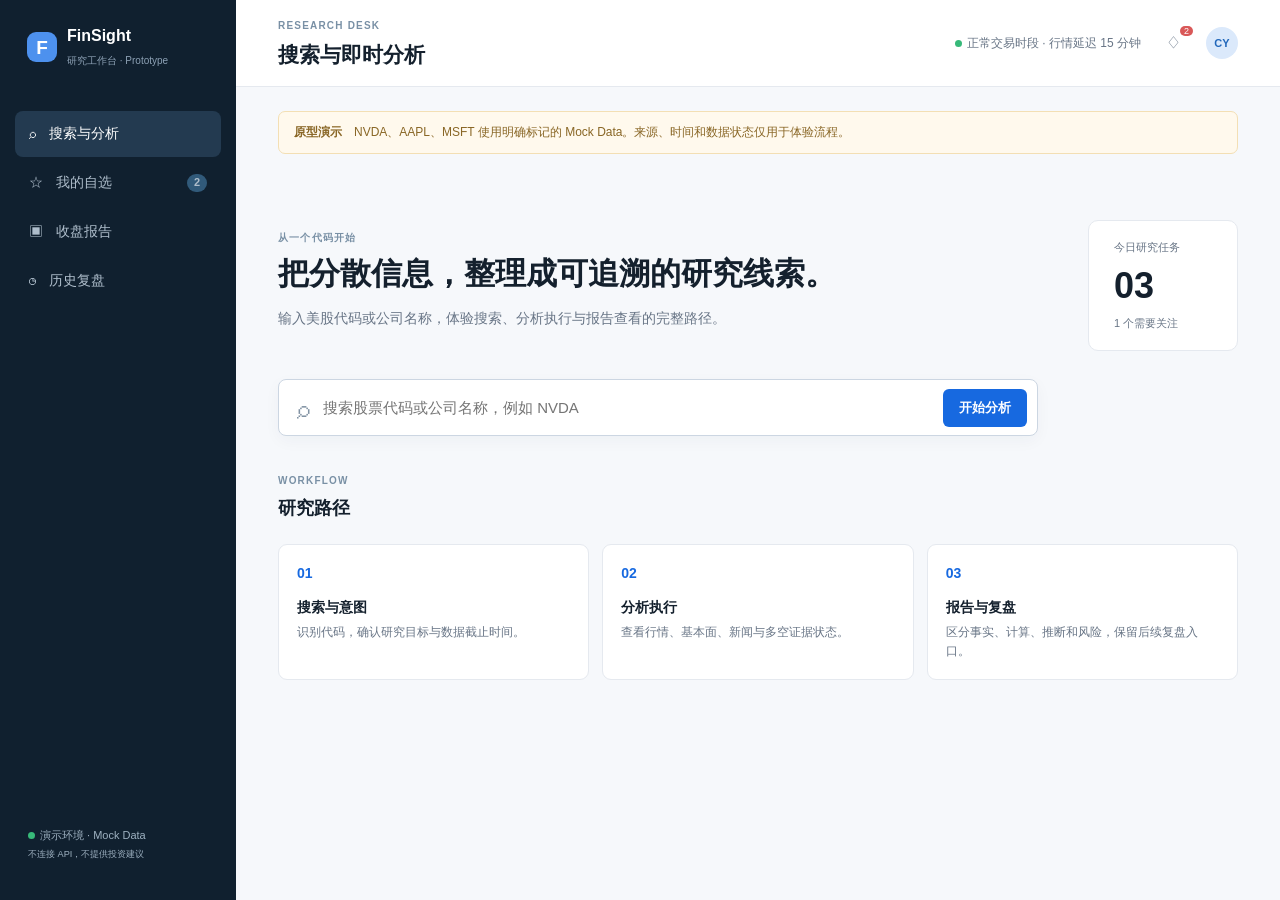
==== prototype/index.html @ 03705280 "feat: add interactive FinSight product prototype" ====
<!doctype html>
<html lang="zh-CN">
<head>
  <meta charset="utf-8"><meta name="viewport" content="width=device-width,initial-scale=1">
  <title>FinSight · 研究工作台（原型）</title>
  <link rel="stylesheet" href="styles.css">
</head>
<body>
  <div class="app-shell">
    <aside class="sidebar">
      <div class="brand"><span class="brand-mark">F</span><div><strong>FinSight</strong><small>研究工作台 · Prototype</small></div></div>
      <nav aria-label="主导航">
        <button class="nav-item active" data-view="search">⌕ <span>搜索与分析</span></button>
        <button class="nav-item" data-view="watchlist">☆ <span>我的自选</span><b id="watchCount">2</b></button>
        <button class="nav-item" data-view="close">▣ <span>收盘报告</span></button>
        <button class="nav-item" data-view="history">◷ <span>历史复盘</span></button>
      </nav>
      <div class="sidebar-foot"><span class="dot green"></span>演示环境 · Mock Data<br><small>不连接 API，不提供投资建议</small></div>
    </aside>
    <main class="main">
      <header class="topbar"><div><span class="eyebrow">RESEARCH DESK</span><h1 id="pageTitle">搜索与即时分析</h1></div><div class="top-actions"><span class="market-status"><i class="dot green"></i>正常交易时段 · 行情延迟 15 分钟</span><button class="icon-btn" title="系统消息演示">♢<em>2</em></button><button class="avatar">CY</button></div></header>
      <div class="notice"><strong>原型演示</strong>　NVDA、AAPL、MSFT 使用明确标记的 Mock Data。来源、时间和数据状态仅用于体验流程。</div>

      <section class="view active" id="view-search">
        <div class="hero"><div><p class="kicker">从一个代码开始</p><h2>把分散信息，整理成可追溯的研究线索。</h2><p class="muted">输入美股代码或公司名称，体验搜索、分析执行与报告查看的完整路径。</p></div><div class="hero-stat"><span>今日研究任务</span><strong>03</strong><small>1 个需要关注</small></div></div>
        <form id="searchForm" class="search-box"><span>⌕</span><input id="tickerInput" placeholder="搜索股票代码或公司名称，例如 NVDA" autocomplete="off"><button>开始分析</button></form>
        <div id="searchResults" class="search-results"></div>
        <div class="section-head"><div><span class="kicker">WORKFLOW</span><h3>研究路径</h3></div></div>
        <div class="workflow"><article><span class="step">01</span><h4>搜索与意图</h4><p>识别代码，确认研究目标与数据截止时间。</p></article><article><span class="step">02</span><h4>分析执行</h4><p>查看行情、基本面、新闻与多空证据状态。</p></article><article><span class="step">03</span><h4>报告与复盘</h4><p>区分事实、计算、推断和风险，保留后续复盘入口。</p></article></div>
      </section>

      <section class="view" id="view-analysis"><div class="section-head"><div><span class="kicker">ANALYSIS RUN</span><h2 id="analysisTitle">正在准备分析</h2></div><span class="pill orange" id="analysisState">加载中</span></div><div id="analysisBody"></div></section>
      <section class="view" id="view-report"><div class="section-head"><div><span class="kicker">EVIDENCE LED REPORT</span><h2 id="reportTitle">单股研究报告</h2></div><button class="button ghost" data-view="search">← 返回搜索</button></div><div id="reportBody"></div></section>
      <section class="view" id="view-watchlist"><div class="section-head"><div><span class="kicker">WATCHLIST</span><h2>我的自选股</h2><p class="muted">关注方向和阈值为演示配置，数据状态持续可见。</p></div><button class="button" id="addWatch">＋ 添加自选</button></div><div id="watchBody" class="watch-grid"></div></section>
      <section class="view" id="view-close"><div class="section-head"><div><span class="kicker">DAILY CLOSE</span><h2>收盘报告</h2><p class="muted">2026-09-20 · 美东收盘后生成（演示）</p></div><span class="pill blue">部分完成</span></div><div class="close-card"><div class="close-summary"><span class="label">今日关注标的</span><strong>2 <small>/ 3</small></strong><p>1 个数据源延迟，报告保留降级提示。</p></div><div class="close-list"><div><b>NVDA</b><span class="up">+2.41%</span><span>证据充分 · 可查看</span><button class="text-btn" data-report="NVDA">查看报告 →</button></div><div><b>AAPL</b><span class="down">−0.68%</span><span>部分完成 · 新闻延迟</span><button class="text-btn" data-report="AAPL">查看报告 →</button></div><div class="disabled-row"><b>MSFT</b><span>任务失败 · 等待重试</span><button class="text-btn" data-view="search">重新分析 →</button></div></div></div><div class="delivery"><span>♢</span><div><b>系统消息与邮件</b><p>仅演示发送状态，不会实际发送。系统内消息：已生成 · 邮件：未启用</p></div><span class="pill gray">演示状态</span></div></section>
      <section class="view" id="view-history"><div class="section-head"><div><span class="kicker">POINT-IN-TIME REVIEW</span><h2>历史复盘</h2><p class="muted">保存当时的证据快照，避免用未来信息覆盖原判断。</p></div><span class="pill gray">待实现</span></div><div class="empty-state"><div class="empty-icon">◷</div><h3>5 / 20 个交易日复盘待实现</h3><p>原型保留入口和状态说明。复盘起点、基准、复权口径仍待确认，当前不展示虚构结果。</p><button class="button ghost" data-view="watchlist">回到自选股</button></div></section>
    </main>
  </div>
  <div id="toast" class="toast" role="status"></div><div id="modal" class="modal" aria-hidden="true"><div class="modal-card"><button class="modal-close" id="modalClose">×</button><span class="kicker">SOURCE CARD</span><h3 id="modalTitle"></h3><p id="modalText"></p><div class="source-meta" id="modalMeta"></div></div></div>
  <script src="app.js"></script>
</body></html>
---- prototype/styles.css ----
:root{--ink:#14202d;--muted:#687586;--line:#e5e9ef;--bg:#f6f8fb;--card:#fff;--blue:#1769e0;--blue-soft:#eaf2ff;--green:#1d9b68;--orange:#d97b19;--red:#ca4a4a}*{box-sizing:border-box}body{margin:0;background:var(--bg);color:var(--ink);font:14px/1.55 -apple-system,BlinkMacSystemFont,"Segoe UI","PingFang SC",sans-serif}.app-shell{display:flex;min-height:100vh}.sidebar{width:236px;background:#10202f;color:#dce5ee;padding:24px 15px;display:flex;flex-direction:column}.brand{display:flex;align-items:center;gap:10px;padding:0 12px 38px}.brand-mark{background:#4d91ee;color:#fff;width:30px;height:30px;border-radius:9px;display:grid;place-items:center;font-weight:800;font-size:19px}.brand strong{display:block;font-size:16px;color:#fff}.brand small{font-size:10px;color:#8da1b5}.nav-item{display:flex;align-items:center;gap:13px;width:100%;border:0;background:transparent;color:#aebdcb;text-align:left;padding:12px 14px;border-radius:8px;margin:3px 0;cursor:pointer;font:inherit}.nav-item:hover,.nav-item.active{background:#233a50;color:#fff}.nav-item b{margin-left:auto;background:#315a7a;border-radius:10px;padding:0 7px;font-size:11px}.sidebar-foot{margin-top:auto;color:#9db0c0;font-size:11px;line-height:1.7;padding:13px}.main{flex:1;min-width:0}.topbar{height:87px;background:#fff;border-bottom:1px solid var(--line);display:flex;align-items:center;justify-content:space-between;padding:0 42px}.eyebrow,.kicker{font-size:10px;letter-spacing:.12em;color:#7990a5;font-weight:700}.topbar h1{font-size:21px;margin:3px 0 0}.top-actions{display:flex;align-items:center;gap:20px}.market-status{font-size:12px;color:var(--muted)}.dot{width:7px;height:7px;border-radius:50%;display:inline-block;margin-right:5px}.green{background:#37b979}.icon-btn,.avatar{border:0;background:transparent;color:#647385;cursor:pointer;position:relative}.icon-btn em{position:absolute;background:#d95858;color:#fff;font-size:9px;border-radius:8px;padding:0 4px;top:-7px;right:-7px;font-style:normal}.avatar{background:#dbe9fb;color:#2167ba;width:32px;height:32px;border-radius:50%;font-size:11px;font-weight:700}.notice{margin:24px 42px 0;padding:11px 15px;background:#fff9ed;border:1px solid #f3dfb4;color:#896625;border-radius:7px;font-size:12px}.view{display:none;padding:28px 42px 60px;max-width:1220px}.view.active{display:block}.hero{display:flex;justify-content:space-between;padding:38px 0 28px}.hero h2{font-size:31px;line-height:1.25;max-width:600px;margin:9px 0}.muted{color:var(--muted)}.hero-stat{background:#fff;border:1px solid var(--line);border-radius:10px;padding:18px 25px;width:150px}.hero-stat span,.hero-stat small{display:block;color:var(--muted);font-size:11px}.hero-stat strong{font-size:36px;display:block;margin:2px 0}.search-box{height:57px;background:#fff;border:1px solid #ccd6e2;border-radius:8px;display:flex;align-items:center;padding:0 10px 0 18px;max-width:760px;box-shadow:0 5px 16px #122b4b0a}.search-box span{font-size:25px;color:#8192a3}.search-box input{flex:1;border:0;outline:0;font-size:15px;padding:0 13px}.search-box button,.button{background:var(--blue);color:#fff;border:0;border-radius:6px;padding:10px 16px;font-weight:600;cursor:pointer}.search-results{max-width:760px}.result-card,.analysis-card,.report-card,.watch-card,.close-card,.delivery{background:var(--card);border:1px solid var(--line);border-radius:9px}.result-card{margin-top:10px;padding:15px 18px;display:flex;justify-content:space-between;align-items:center}.result-card strong{font-size:16px}.result-card small{color:var(--muted);margin-left:8px}.result-card p{margin:4px 0 0;color:var(--muted);font-size:12px}.section-head{display:flex;align-items:center;justify-content:space-between;margin:33px 0 17px}.section-head h2,.section-head h3{margin:4px 0;font-size:24px}.section-head h3{font-size:18px}.workflow{display:grid;grid-template-columns:repeat(3,1fr);gap:13px}.workflow article{background:#fff;border:1px solid var(--line);padding:18px;border-radius:9px}.step{color:var(--blue);font-weight:700}.workflow h4{margin:12px 0 5px}.workflow p{color:var(--muted);margin:0;font-size:12px}.pill{border-radius:20px;padding:5px 11px;font-size:11px;font-weight:600}.orange{background:#fff2df;color:var(--orange)}.blue{background:var(--blue-soft);color:var(--blue)}.gray{background:#eef1f4;color:#6b7785}.analysis-card{padding:24px}.progress{height:7px;background:#e8edf3;border-radius:5px;margin:18px 0}.progress i{display:block;width:62%;height:100%;background:var(--blue);border-radius:5px}.agent-list{display:grid;grid-template-columns:repeat(4,1fr);gap:10px;margin-top:23px}.agent{border:1px solid var(--line);padding:14px;border-radius:7px}.agent b{display:block;font-size:12px}.agent span{font-size:11px;color:var(--muted)}.report-grid{display:grid;grid-template-columns:1.5fr 1fr;gap:14px}.report-card{padding:21px}.report-card h3{margin:0 0 16px}.metric-row{display:flex;align-items:end;gap:14px}.metric{font-size:35px;font-weight:700}.up{color:var(--green)}.down{color:var(--red)}.tag{font-size:10px;border-radius:3px;padding:2px 6px;background:#edf1f4;color:#6b7785}.evidence{border-top:1px solid var(--line);padding:13px 0;display:flex;justify-content:space-between;gap:10px}.evidence p{margin:4px 0 0;font-size:12px;color:var(--muted)}.evidence button,.text-btn{background:transparent;border:0;color:var(--blue);cursor:pointer;font:inherit;font-size:12px;white-space:nowrap}.watch-grid{display:grid;grid-template-columns:repeat(3,1fr);gap:14px}.watch-card{padding:18px}.watch-card header{display:flex;justify-content:space-between}.watch-card h3{margin:0;font-size:18px}.watch-card p{color:var(--muted);font-size:12px}.watch-card .price{font-size:26px;font-weight:700}.watch-actions{border-top:1px solid var(--line);padding-top:12px;display:flex;justify-content:space-between}.close-card{display:grid;grid-template-columns:240px 1fr;padding:22px}.close-summary{padding:10px 25px;border-right:1px solid var(--line)}.close-summary strong{font-size:43px;display:block}.close-summary small{font-size:16px;color:var(--muted)}.close-list{padding-left:25px}.close-list>div{display:grid;grid-template-columns:70px 90px 1fr 90px;gap:10px;align-items:center;padding:14px 0;border-bottom:1px solid var(--line);font-size:12px}.close-list>div:last-child{border:0}.close-list span:not(.up):not(.down){color:var(--muted)}.disabled-row{opacity:.55}.delivery{display:flex;align-items:center;gap:15px;padding:15px 20px;margin-top:14px}.delivery>span:first-child{font-size:23px;color:var(--blue)}.delivery p{margin:3px 0 0;color:var(--muted);font-size:12px}.delivery .pill{margin-left:auto}.empty-state{text-align:center;background:#fff;border:1px dashed #cbd5df;padding:70px 20px;border-radius:9px}.empty-icon{font-size:34px;color:#9aabbc}.empty-state h3{margin:12px 0 5px}.empty-state p{max-width:430px;margin:0 auto 20px;color:var(--muted)}.ghost{background:#fff;color:var(--blue);border:1px solid #b9cce7}.toast{position:fixed;bottom:25px;right:25px;background:#152b40;color:#fff;padding:12px 18px;border-radius:6px;display:none}.modal{position:fixed;inset:0;background:#0d1e2dcc;display:none;place-items:center;padding:20px}.modal.show{display:grid}.modal-card{background:#fff;border-radius:10px;padding:28px;max-width:460px;width:100%;position:relative}.modal-close{position:absolute;right:15px;top:10px;border:0;background:none;font-size:25px;color:#788696;cursor:pointer}.source-meta{border-top:1px solid var(--line);padding-top:12px;color:var(--muted);font-size:12px}.button{font-size:13px}.button.ghost{color:var(--blue)}
@media(max-width:760px){.sidebar{width:64px;padding:18px 8px}.brand{padding:0 9px 25px}.brand>div,.nav-item span,.sidebar-foot{display:none}.nav-item{justify-content:center;padding:12px 5px}.nav-item b{position:absolute;margin:0 0 25px 28px}.topbar{padding:0 18px;height:78px}.top-actions .market-status{display:none}.view{padding:20px 18px 45px}.notice{margin:15px 18px 0;font-size:11px}.hero{display:block;padding:25px 0}.hero h2{font-size:25px}.hero-stat{margin-top:18px;width:100%}.workflow,.watch-grid,.report-grid,.agent-list{grid-template-columns:1fr}.search-box{height:auto;padding:8px}.search-box input{min-width:0}.search-box button{padding:10px}.close-card{grid-template-columns:1fr}.close-summary{border-right:0;border-bottom:1px solid var(--line);padding:10px 0 20px}.close-list{padding:10px 0 0}.close-list>div{grid-template-columns:55px 75px 1fr}.close-list .text-btn{grid-column:3}.topbar h1{font-size:18px}.section-head{align-items:flex-start;gap:10px}.section-head h2{font-size:21px}}
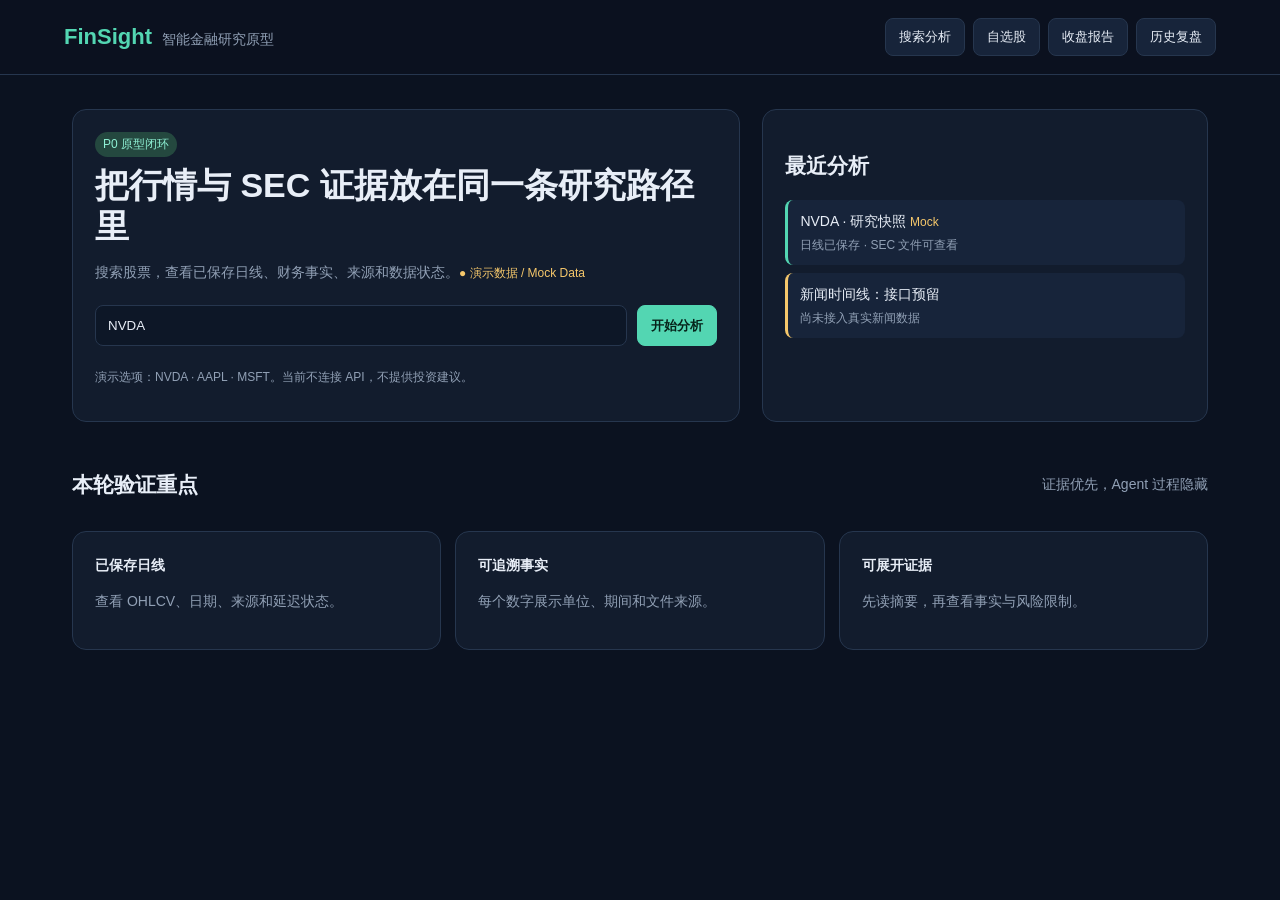
==== commit ace41fd7: "feat: align prototype with validated MVP flow" ====
--- a/prototype/index.html
+++ b/prototype/index.html
@@ -1,41 +1 @@
-<!doctype html>
-<html lang="zh-CN">
-<head>
-  <meta charset="utf-8"><meta name="viewport" content="width=device-width,initial-scale=1">
-  <title>FinSight · 研究工作台（原型）</title>
-  <link rel="stylesheet" href="styles.css">
-</head>
-<body>
-  <div class="app-shell">
-    <aside class="sidebar">
-      <div class="brand"><span class="brand-mark">F</span><div><strong>FinSight</strong><small>研究工作台 · Prototype</small></div></div>
-      <nav aria-label="主导航">
-        <button class="nav-item active" data-view="search">⌕ <span>搜索与分析</span></button>
-        <button class="nav-item" data-view="watchlist">☆ <span>我的自选</span><b id="watchCount">2</b></button>
-        <button class="nav-item" data-view="close">▣ <span>收盘报告</span></button>
-        <button class="nav-item" data-view="history">◷ <span>历史复盘</span></button>
-      </nav>
-      <div class="sidebar-foot"><span class="dot green"></span>演示环境 · Mock Data<br><small>不连接 API，不提供投资建议</small></div>
-    </aside>
-    <main class="main">
-      <header class="topbar"><div><span class="eyebrow">RESEARCH DESK</span><h1 id="pageTitle">搜索与即时分析</h1></div><div class="top-actions"><span class="market-status"><i class="dot green"></i>正常交易时段 · 行情延迟 15 分钟</span><button class="icon-btn" title="系统消息演示">♢<em>2</em></button><button class="avatar">CY</button></div></header>
-      <div class="notice"><strong>原型演示</strong>　NVDA、AAPL、MSFT 使用明确标记的 Mock Data。来源、时间和数据状态仅用于体验流程。</div>
-
-      <section class="view active" id="view-search">
-        <div class="hero"><div><p class="kicker">从一个代码开始</p><h2>把分散信息，整理成可追溯的研究线索。</h2><p class="muted">输入美股代码或公司名称，体验搜索、分析执行与报告查看的完整路径。</p></div><div class="hero-stat"><span>今日研究任务</span><strong>03</strong><small>1 个需要关注</small></div></div>
-        <form id="searchForm" class="search-box"><span>⌕</span><input id="tickerInput" placeholder="搜索股票代码或公司名称，例如 NVDA" autocomplete="off"><button>开始分析</button></form>
-        <div id="searchResults" class="search-results"></div>
-        <div class="section-head"><div><span class="kicker">WORKFLOW</span><h3>研究路径</h3></div></div>
-        <div class="workflow"><article><span class="step">01</span><h4>搜索与意图</h4><p>识别代码，确认研究目标与数据截止时间。</p></article><article><span class="step">02</span><h4>分析执行</h4><p>查看行情、基本面、新闻与多空证据状态。</p></article><article><span class="step">03</span><h4>报告与复盘</h4><p>区分事实、计算、推断和风险，保留后续复盘入口。</p></article></div>
-      </section>
-
-      <section class="view" id="view-analysis"><div class="section-head"><div><span class="kicker">ANALYSIS RUN</span><h2 id="analysisTitle">正在准备分析</h2></div><span class="pill orange" id="analysisState">加载中</span></div><div id="analysisBody"></div></section>
-      <section class="view" id="view-report"><div class="section-head"><div><span class="kicker">EVIDENCE LED REPORT</span><h2 id="reportTitle">单股研究报告</h2></div><button class="button ghost" data-view="search">← 返回搜索</button></div><div id="reportBody"></div></section>
-      <section class="view" id="view-watchlist"><div class="section-head"><div><span class="kicker">WATCHLIST</span><h2>我的自选股</h2><p class="muted">关注方向和阈值为演示配置，数据状态持续可见。</p></div><button class="button" id="addWatch">＋ 添加自选</button></div><div id="watchBody" class="watch-grid"></div></section>
-      <section class="view" id="view-close"><div class="section-head"><div><span class="kicker">DAILY CLOSE</span><h2>收盘报告</h2><p class="muted">2026-09-20 · 美东收盘后生成（演示）</p></div><span class="pill blue">部分完成</span></div><div class="close-card"><div class="close-summary"><span class="label">今日关注标的</span><strong>2 <small>/ 3</small></strong><p>1 个数据源延迟，报告保留降级提示。</p></div><div class="close-list"><div><b>NVDA</b><span class="up">+2.41%</span><span>证据充分 · 可查看</span><button class="text-btn" data-report="NVDA">查看报告 →</button></div><div><b>AAPL</b><span class="down">−0.68%</span><span>部分完成 · 新闻延迟</span><button class="text-btn" data-report="AAPL">查看报告 →</button></div><div class="disabled-row"><b>MSFT</b><span>任务失败 · 等待重试</span><button class="text-btn" data-view="search">重新分析 →</button></div></div></div><div class="delivery"><span>♢</span><div><b>系统消息与邮件</b><p>仅演示发送状态，不会实际发送。系统内消息：已生成 · 邮件：未启用</p></div><span class="pill gray">演示状态</span></div></section>
-      <section class="view" id="view-history"><div class="section-head"><div><span class="kicker">POINT-IN-TIME REVIEW</span><h2>历史复盘</h2><p class="muted">保存当时的证据快照，避免用未来信息覆盖原判断。</p></div><span class="pill gray">待实现</span></div><div class="empty-state"><div class="empty-icon">◷</div><h3>5 / 20 个交易日复盘待实现</h3><p>原型保留入口和状态说明。复盘起点、基准、复权口径仍待确认，当前不展示虚构结果。</p><button class="button ghost" data-view="watchlist">回到自选股</button></div></section>
-    </main>
-  </div>
-  <div id="toast" class="toast" role="status"></div><div id="modal" class="modal" aria-hidden="true"><div class="modal-card"><button class="modal-close" id="modalClose">×</button><span class="kicker">SOURCE CARD</span><h3 id="modalTitle"></h3><p id="modalText"></p><div class="source-meta" id="modalMeta"></div></div></div>
-  <script src="app.js"></script>
-</body></html>
+<!doctype html><html lang="zh-CN"><head><meta charset="utf-8"><meta name="viewport" content="width=device-width, initial-scale=1"><title>FinSight AI Agent｜原型</title><link rel="stylesheet" href="styles.css"></head><body><header class="top"><div><strong>FinSight</strong><span>智能金融研究原型</span></div><nav aria-label="主导航"><button data-view="home">搜索分析</button><button data-view="watchlist">自选股</button><button data-view="daily">收盘报告</button><button data-view="history">历史复盘</button></nav></header><main id="app"></main><div id="modal" class="modal" role="dialog" aria-modal="true" aria-hidden="true" aria-labelledby="modal-title"><div class="modal-card"><button class="close" aria-label="关闭">×</button><h2 id="modal-title"></h2><div id="modal-body"></div></div></div><script src="app.js"></script></body></html>
--- a/prototype/styles.css
+++ b/prototype/styles.css
@@ -1,2 +1 @@
-:root{--ink:#14202d;--muted:#687586;--line:#e5e9ef;--bg:#f6f8fb;--card:#fff;--blue:#1769e0;--blue-soft:#eaf2ff;--green:#1d9b68;--orange:#d97b19;--red:#ca4a4a}*{box-sizing:border-box}body{margin:0;background:var(--bg);color:var(--ink);font:14px/1.55 -apple-system,BlinkMacSystemFont,"Segoe UI","PingFang SC",sans-serif}.app-shell{display:flex;min-height:100vh}.sidebar{width:236px;background:#10202f;color:#dce5ee;padding:24px 15px;display:flex;flex-direction:column}.brand{display:flex;align-items:center;gap:10px;padding:0 12px 38px}.brand-mark{background:#4d91ee;color:#fff;width:30px;height:30px;border-radius:9px;display:grid;place-items:center;font-weight:800;font-size:19px}.brand strong{display:block;font-size:16px;color:#fff}.brand small{font-size:10px;color:#8da1b5}.nav-item{display:flex;align-items:center;gap:13px;width:100%;border:0;background:transparent;color:#aebdcb;text-align:left;padding:12px 14px;border-radius:8px;margin:3px 0;cursor:pointer;font:inherit}.nav-item:hover,.nav-item.active{background:#233a50;color:#fff}.nav-item b{margin-left:auto;background:#315a7a;border-radius:10px;padding:0 7px;font-size:11px}.sidebar-foot{margin-top:auto;color:#9db0c0;font-size:11px;line-height:1.7;padding:13px}.main{flex:1;min-width:0}.topbar{height:87px;background:#fff;border-bottom:1px solid var(--line);display:flex;align-items:center;justify-content:space-between;padding:0 42px}.eyebrow,.kicker{font-size:10px;letter-spacing:.12em;color:#7990a5;font-weight:700}.topbar h1{font-size:21px;margin:3px 0 0}.top-actions{display:flex;align-items:center;gap:20px}.market-status{font-size:12px;color:var(--muted)}.dot{width:7px;height:7px;border-radius:50%;display:inline-block;margin-right:5px}.green{background:#37b979}.icon-btn,.avatar{border:0;background:transparent;color:#647385;cursor:pointer;position:relative}.icon-btn em{position:absolute;background:#d95858;color:#fff;font-size:9px;border-radius:8px;padding:0 4px;top:-7px;right:-7px;font-style:normal}.avatar{background:#dbe9fb;color:#2167ba;width:32px;height:32px;border-radius:50%;font-size:11px;font-weight:700}.notice{margin:24px 42px 0;padding:11px 15px;background:#fff9ed;border:1px solid #f3dfb4;color:#896625;border-radius:7px;font-size:12px}.view{display:none;padding:28px 42px 60px;max-width:1220px}.view.active{display:block}.hero{display:flex;justify-content:space-between;padding:38px 0 28px}.hero h2{font-size:31px;line-height:1.25;max-width:600px;margin:9px 0}.muted{color:var(--muted)}.hero-stat{background:#fff;border:1px solid var(--line);border-radius:10px;padding:18px 25px;width:150px}.hero-stat span,.hero-stat small{display:block;color:var(--muted);font-size:11px}.hero-stat strong{font-size:36px;display:block;margin:2px 0}.search-box{height:57px;background:#fff;border:1px solid #ccd6e2;border-radius:8px;display:flex;align-items:center;padding:0 10px 0 18px;max-width:760px;box-shadow:0 5px 16px #122b4b0a}.search-box span{font-size:25px;color:#8192a3}.search-box input{flex:1;border:0;outline:0;font-size:15px;padding:0 13px}.search-box button,.button{background:var(--blue);color:#fff;border:0;border-radius:6px;padding:10px 16px;font-weight:600;cursor:pointer}.search-results{max-width:760px}.result-card,.analysis-card,.report-card,.watch-card,.close-card,.delivery{background:var(--card);border:1px solid var(--line);border-radius:9px}.result-card{margin-top:10px;padding:15px 18px;display:flex;justify-content:space-between;align-items:center}.result-card strong{font-size:16px}.result-card small{color:var(--muted);margin-left:8px}.result-card p{margin:4px 0 0;color:var(--muted);font-size:12px}.section-head{display:flex;align-items:center;justify-content:space-between;margin:33px 0 17px}.section-head h2,.section-head h3{margin:4px 0;font-size:24px}.section-head h3{font-size:18px}.workflow{display:grid;grid-template-columns:repeat(3,1fr);gap:13px}.workflow article{background:#fff;border:1px solid var(--line);padding:18px;border-radius:9px}.step{color:var(--blue);font-weight:700}.workflow h4{margin:12px 0 5px}.workflow p{color:var(--muted);margin:0;font-size:12px}.pill{border-radius:20px;padding:5px 11px;font-size:11px;font-weight:600}.orange{background:#fff2df;color:var(--orange)}.blue{background:var(--blue-soft);color:var(--blue)}.gray{background:#eef1f4;color:#6b7785}.analysis-card{padding:24px}.progress{height:7px;background:#e8edf3;border-radius:5px;margin:18px 0}.progress i{display:block;width:62%;height:100%;background:var(--blue);border-radius:5px}.agent-list{display:grid;grid-template-columns:repeat(4,1fr);gap:10px;margin-top:23px}.agent{border:1px solid var(--line);padding:14px;border-radius:7px}.agent b{display:block;font-size:12px}.agent span{font-size:11px;color:var(--muted)}.report-grid{display:grid;grid-template-columns:1.5fr 1fr;gap:14px}.report-card{padding:21px}.report-card h3{margin:0 0 16px}.metric-row{display:flex;align-items:end;gap:14px}.metric{font-size:35px;font-weight:700}.up{color:var(--green)}.down{color:var(--red)}.tag{font-size:10px;border-radius:3px;padding:2px 6px;background:#edf1f4;color:#6b7785}.evidence{border-top:1px solid var(--line);padding:13px 0;display:flex;justify-content:space-between;gap:10px}.evidence p{margin:4px 0 0;font-size:12px;color:var(--muted)}.evidence button,.text-btn{background:transparent;border:0;color:var(--blue);cursor:pointer;font:inherit;font-size:12px;white-space:nowrap}.watch-grid{display:grid;grid-template-columns:repeat(3,1fr);gap:14px}.watch-card{padding:18px}.watch-card header{display:flex;justify-content:space-between}.watch-card h3{margin:0;font-size:18px}.watch-card p{color:var(--muted);font-size:12px}.watch-card .price{font-size:26px;font-weight:700}.watch-actions{border-top:1px solid var(--line);padding-top:12px;display:flex;justify-content:space-between}.close-card{display:grid;grid-template-columns:240px 1fr;padding:22px}.close-summary{padding:10px 25px;border-right:1px solid var(--line)}.close-summary strong{font-size:43px;display:block}.close-summary small{font-size:16px;color:var(--muted)}.close-list{padding-left:25px}.close-list>div{display:grid;grid-template-columns:70px 90px 1fr 90px;gap:10px;align-items:center;padding:14px 0;border-bottom:1px solid var(--line);font-size:12px}.close-list>div:last-child{border:0}.close-list span:not(.up):not(.down){color:var(--muted)}.disabled-row{opacity:.55}.delivery{display:flex;align-items:center;gap:15px;padding:15px 20px;margin-top:14px}.delivery>span:first-child{font-size:23px;color:var(--blue)}.delivery p{margin:3px 0 0;color:var(--muted);font-size:12px}.delivery .pill{margin-left:auto}.empty-state{text-align:center;background:#fff;border:1px dashed #cbd5df;padding:70px 20px;border-radius:9px}.empty-icon{font-size:34px;color:#9aabbc}.empty-state h3{margin:12px 0 5px}.empty-state p{max-width:430px;margin:0 auto 20px;color:var(--muted)}.ghost{background:#fff;color:var(--blue);border:1px solid #b9cce7}.toast{position:fixed;bottom:25px;right:25px;background:#152b40;color:#fff;padding:12px 18px;border-radius:6px;display:none}.modal{position:fixed;inset:0;background:#0d1e2dcc;display:none;place-items:center;padding:20px}.modal.show{display:grid}.modal-card{background:#fff;border-radius:10px;padding:28px;max-width:460px;width:100%;position:relative}.modal-close{position:absolute;right:15px;top:10px;border:0;background:none;font-size:25px;color:#788696;cursor:pointer}.source-meta{border-top:1px solid var(--line);padding-top:12px;color:var(--muted);font-size:12px}.button{font-size:13px}.button.ghost{color:var(--blue)}
-@media(max-width:760px){.sidebar{width:64px;padding:18px 8px}.brand{padding:0 9px 25px}.brand>div,.nav-item span,.sidebar-foot{display:none}.nav-item{justify-content:center;padding:12px 5px}.nav-item b{position:absolute;margin:0 0 25px 28px}.topbar{padding:0 18px;height:78px}.top-actions .market-status{display:none}.view{padding:20px 18px 45px}.notice{margin:15px 18px 0;font-size:11px}.hero{display:block;padding:25px 0}.hero h2{font-size:25px}.hero-stat{margin-top:18px;width:100%}.workflow,.watch-grid,.report-grid,.agent-list{grid-template-columns:1fr}.search-box{height:auto;padding:8px}.search-box input{min-width:0}.search-box button{padding:10px}.close-card{grid-template-columns:1fr}.close-summary{border-right:0;border-bottom:1px solid var(--line);padding:10px 0 20px}.close-list{padding:10px 0 0}.close-list>div{grid-template-columns:55px 75px 1fr}.close-list .text-btn{grid-column:3}.topbar h1{font-size:18px}.section-head{align-items:flex-start;gap:10px}.section-head h2{font-size:21px}}
+:root{--ink:#e8eef7;--muted:#91a0b5;--bg:#0b1220;--panel:#121c2d;--line:#26364e;--accent:#53d6b2;--warn:#f5c76b;--danger:#ff8f8f}*{box-sizing:border-box}body{margin:0;background:var(--bg);color:var(--ink);font:14px/1.6 -apple-system,BlinkMacSystemFont,"Segoe UI",sans-serif}.top{display:flex;justify-content:space-between;align-items:center;padding:18px 5%;border-bottom:1px solid var(--line);position:sticky;top:0;background:#0b1220ee;z-index:2}.top strong{font-size:22px;color:var(--accent);margin-right:10px}.top span,.muted{color:var(--muted)}nav{display:flex;gap:8px;flex-wrap:wrap}button{border:1px solid var(--line);background:#17243a;color:var(--ink);padding:9px 13px;border-radius:8px;cursor:pointer}button:hover,button:focus{border-color:var(--accent);outline:2px solid #53d6b255}.primary{background:var(--accent);color:#062219;border-color:var(--accent);font-weight:700}.tag{display:inline-block;padding:3px 8px;border-radius:20px;background:#24483f;color:#8ff1d5;font-size:12px}.mock{color:var(--warn);font-size:12px}.wrap{max-width:1180px;margin:34px auto;padding:0 22px}.hero{display:grid;grid-template-columns:1.2fr .8fr;gap:22px}.panel,.card{background:var(--panel);border:1px solid var(--line);border-radius:14px;padding:22px}.hero h1{font-size:34px;line-height:1.2;margin:8px 0}.search{display:flex;gap:10px;margin:22px 0}.search input{flex:1;background:#0d1727;border:1px solid var(--line);border-radius:8px;color:var(--ink);padding:12px}.grid{display:grid;grid-template-columns:repeat(3,1fr);gap:14px}.two{display:grid;grid-template-columns:1fr 1fr;gap:16px}.section-title{display:flex;justify-content:space-between;align-items:center;margin:28px 0 12px}.metric{font-size:25px;font-weight:700}.status{padding:10px 12px;background:#17243a;border-radius:8px;margin:8px 0}.status.ok{border-left:3px solid var(--accent)}.status.warn{border-left:3px solid var(--warn)}table{width:100%;border-collapse:collapse}th,td{text-align:left;padding:9px;border-bottom:1px solid var(--line);vertical-align:top}.chart{width:100%;height:220px;background:#0d1727;border-radius:10px;padding:10px}.chart svg{width:100%;height:100%}.small{font-size:12px}.actions{display:flex;gap:9px;flex-wrap:wrap;margin-top:16px}.modal{display:none;position:fixed;inset:0;background:#0009;align-items:center;justify-content:center;padding:18px;z-index:5}.modal.open{display:flex}.modal-card{background:var(--panel);border:1px solid var(--line);border-radius:14px;max-width:760px;width:100%;max-height:90vh;overflow:auto;padding:24px;position:relative}.close{position:absolute;right:14px;top:12px;font-size:20px;background:transparent;border:0}.notice{border:1px dashed var(--warn);padding:12px;border-radius:8px;color:#f8d995}@media(max-width:760px){.hero,.two,.grid{grid-template-columns:1fr}.top{align-items:flex-start;gap:12px;flex-direction:column}.hero h1{font-size:27px}table{font-size:12px;display:block;overflow-x:auto}.wrap{margin:20px auto;padding:0 14px}}
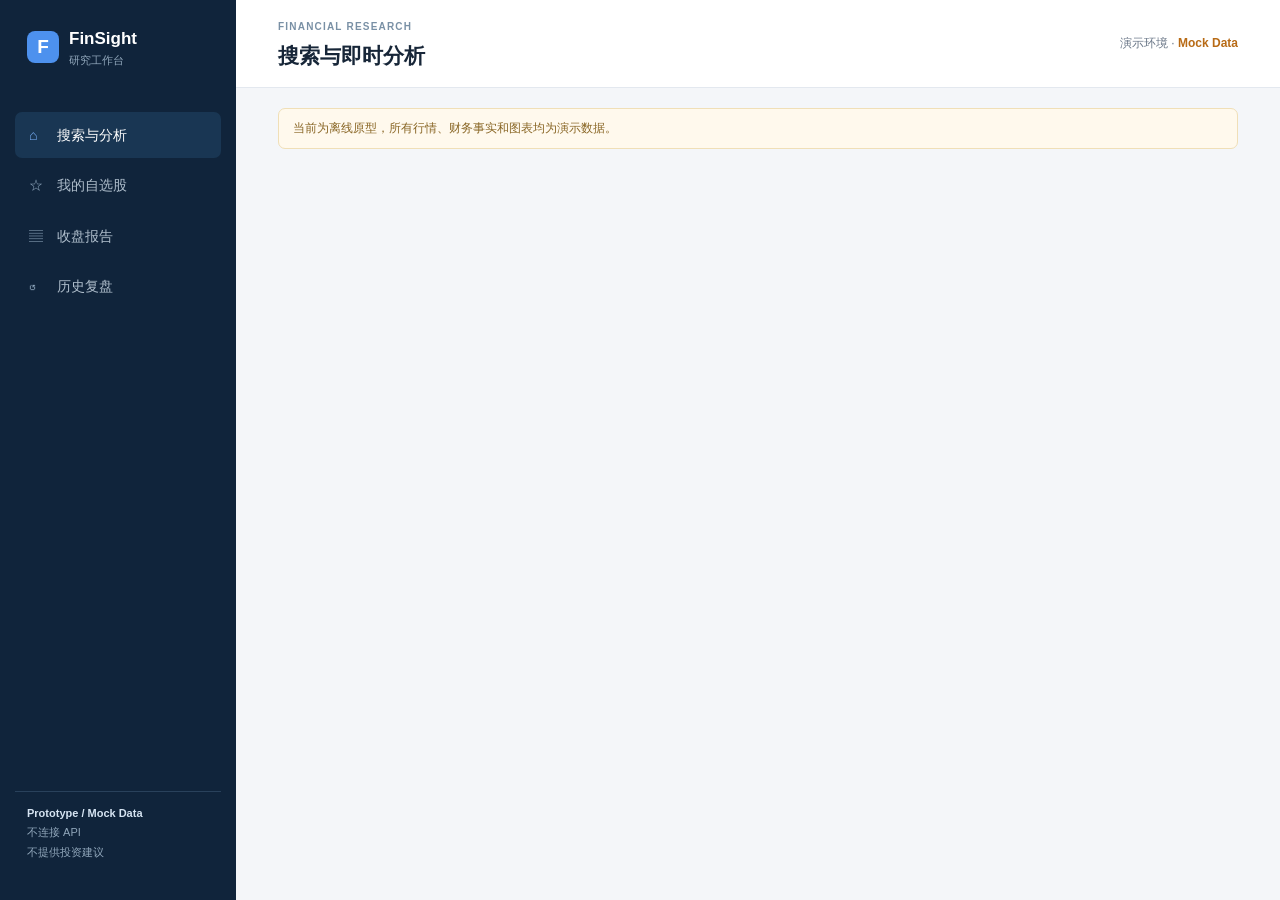
==== commit a1e82a53: "feat: restore professional prototype visual style" ====
--- a/prototype/index.html
+++ b/prototype/index.html
@@ -1 +1,24 @@
-<!doctype html><html lang="zh-CN"><head><meta charset="utf-8"><meta name="viewport" content="width=device-width, initial-scale=1"><title>FinSight AI Agent｜原型</title><link rel="stylesheet" href="styles.css"></head><body><header class="top"><div><strong>FinSight</strong><span>智能金融研究原型</span></div><nav aria-label="主导航"><button data-view="home">搜索分析</button><button data-view="watchlist">自选股</button><button data-view="daily">收盘报告</button><button data-view="history">历史复盘</button></nav></header><main id="app"></main><div id="modal" class="modal" role="dialog" aria-modal="true" aria-hidden="true" aria-labelledby="modal-title"><div class="modal-card"><button class="close" aria-label="关闭">×</button><h2 id="modal-title"></h2><div id="modal-body"></div></div></div><script src="app.js"></script></body></html>
+<!doctype html>
+<html lang="zh-CN">
+<head>
+  <meta charset="utf-8">
+  <meta name="viewport" content="width=device-width, initial-scale=1">
+  <title>FinSight AI Agent｜研究工作台</title>
+  <link rel="stylesheet" href="styles.css">
+</head>
+<body>
+  <header class="top">
+    <div class="brand"><span class="brand-mark">F</span><div><strong>FinSight</strong><small>研究工作台</small></div></div>
+    <nav aria-label="主导航">
+      <button data-view="home" class="active"><span>⌂</span> 搜索与分析</button>
+      <button data-view="watchlist"><span>☆</span> 我的自选股</button>
+      <button data-view="daily"><span>▤</span> 收盘报告</button>
+      <button data-view="history"><span>↺</span> 历史复盘</button>
+    </nav>
+    <div class="sidebar-foot"><b>Prototype / Mock Data</b><br>不连接 API<br>不提供投资建议</div>
+  </header>
+  <main class="main"><div class="topbar"><div><span class="eyebrow">FINANCIAL RESEARCH</span><h1>搜索与即时分析</h1></div><div class="env">演示环境 · <span>Mock Data</span></div></div><div class="global-notice">当前为离线原型，所有行情、财务事实和图表均为演示数据。</div><section id="app"></section></main>
+  <div id="modal" class="modal" role="dialog" aria-modal="true" aria-hidden="true" aria-labelledby="modal-title"><div class="modal-card"><button class="close" aria-label="关闭">×</button><h2 id="modal-title"></h2><div id="modal-body"></div></div></div>
+  <script src="app.js"></script>
+</body>
+</html>
--- a/prototype/styles.css
+++ b/prototype/styles.css
@@ -1 +1,14 @@
-:root{--ink:#e8eef7;--muted:#91a0b5;--bg:#0b1220;--panel:#121c2d;--line:#26364e;--accent:#53d6b2;--warn:#f5c76b;--danger:#ff8f8f}*{box-sizing:border-box}body{margin:0;background:var(--bg);color:var(--ink);font:14px/1.6 -apple-system,BlinkMacSystemFont,"Segoe UI",sans-serif}.top{display:flex;justify-content:space-between;align-items:center;padding:18px 5%;border-bottom:1px solid var(--line);position:sticky;top:0;background:#0b1220ee;z-index:2}.top strong{font-size:22px;color:var(--accent);margin-right:10px}.top span,.muted{color:var(--muted)}nav{display:flex;gap:8px;flex-wrap:wrap}button{border:1px solid var(--line);background:#17243a;color:var(--ink);padding:9px 13px;border-radius:8px;cursor:pointer}button:hover,button:focus{border-color:var(--accent);outline:2px solid #53d6b255}.primary{background:var(--accent);color:#062219;border-color:var(--accent);font-weight:700}.tag{display:inline-block;padding:3px 8px;border-radius:20px;background:#24483f;color:#8ff1d5;font-size:12px}.mock{color:var(--warn);font-size:12px}.wrap{max-width:1180px;margin:34px auto;padding:0 22px}.hero{display:grid;grid-template-columns:1.2fr .8fr;gap:22px}.panel,.card{background:var(--panel);border:1px solid var(--line);border-radius:14px;padding:22px}.hero h1{font-size:34px;line-height:1.2;margin:8px 0}.search{display:flex;gap:10px;margin:22px 0}.search input{flex:1;background:#0d1727;border:1px solid var(--line);border-radius:8px;color:var(--ink);padding:12px}.grid{display:grid;grid-template-columns:repeat(3,1fr);gap:14px}.two{display:grid;grid-template-columns:1fr 1fr;gap:16px}.section-title{display:flex;justify-content:space-between;align-items:center;margin:28px 0 12px}.metric{font-size:25px;font-weight:700}.status{padding:10px 12px;background:#17243a;border-radius:8px;margin:8px 0}.status.ok{border-left:3px solid var(--accent)}.status.warn{border-left:3px solid var(--warn)}table{width:100%;border-collapse:collapse}th,td{text-align:left;padding:9px;border-bottom:1px solid var(--line);vertical-align:top}.chart{width:100%;height:220px;background:#0d1727;border-radius:10px;padding:10px}.chart svg{width:100%;height:100%}.small{font-size:12px}.actions{display:flex;gap:9px;flex-wrap:wrap;margin-top:16px}.modal{display:none;position:fixed;inset:0;background:#0009;align-items:center;justify-content:center;padding:18px;z-index:5}.modal.open{display:flex}.modal-card{background:var(--panel);border:1px solid var(--line);border-radius:14px;max-width:760px;width:100%;max-height:90vh;overflow:auto;padding:24px;position:relative}.close{position:absolute;right:14px;top:12px;font-size:20px;background:transparent;border:0}.notice{border:1px dashed var(--warn);padding:12px;border-radius:8px;color:#f8d995}@media(max-width:760px){.hero,.two,.grid{grid-template-columns:1fr}.top{align-items:flex-start;gap:12px;flex-direction:column}.hero h1{font-size:27px}table{font-size:12px;display:block;overflow-x:auto}.wrap{margin:20px auto;padding:0 14px}}
+:root {
+  --navy: #10243b; --navy-2: #193653; --blue: #1769e0; --blue-soft: #eaf2ff;
+  --bg: #f4f6f9; --card: #fff; --ink: #172638; --muted: #687586; --line: #e3e8ef;
+  --green: #198b61; --orange: #b86b16; --red: #c84a4a;
+}
+* { box-sizing: border-box; }
+body { margin: 0; background: var(--bg); color: var(--ink); font: 14px/1.6 -apple-system,BlinkMacSystemFont,"Segoe UI","PingFang SC",sans-serif; }
+.top { position: fixed; inset: 0 auto 0 0; width: 236px; background: var(--navy); color: #dce5ee; padding: 25px 15px; display: flex; flex-direction: column; z-index: 3; }
+.brand { display:flex; align-items:center; gap:10px; padding:0 12px 42px; }.brand-mark { display:grid; place-items:center; width:32px; height:32px; border-radius:8px; background:#4d91ee; color:#fff; font-weight:800; font-size:19px; }.brand strong,.brand small { display:block; }.brand strong { color:#fff; font-size:17px; }.brand small { color:#91a7bb; font-size:11px; }
+nav { display:flex; flex-direction:column; gap:4px; }nav button { width:100%; text-align:left; border:0; border-radius:7px; background:transparent; color:#aebdcb; padding:12px 14px; cursor:pointer; font:inherit; }nav button span { display:inline-block; width:24px; color:#8da5bb; }nav button:hover,nav button.active { background:var(--navy-2); color:#fff; }nav button.active span { color:#77adf5; }
+.sidebar-foot { margin-top:auto; color:#91a7bb; padding:12px; font-size:11px; line-height:1.8; border-top:1px solid #29415b; }.sidebar-foot b { color:#d6e4f2; }
+.main { margin-left:236px; min-height:100vh; }.topbar { height:88px; background:#fff; border-bottom:1px solid var(--line); display:flex; align-items:center; justify-content:space-between; padding:0 42px; }.eyebrow { color:#7990a5; font-size:10px; font-weight:700; letter-spacing:.12em; }.topbar h1 { margin:3px 0 0; font-size:21px; }.env { color:var(--muted); font-size:12px; }.env span { color:var(--orange); font-weight:600; }.global-notice { margin:20px 42px 0; padding:10px 14px; background:#fff9ed; border:1px solid #f0dfb7; border-radius:7px; color:#896625; font-size:12px; }
+#app { max-width:1220px; padding:28px 42px 60px; }.wrap { max-width:none; margin:0; padding:0; }.panel,.card { background:var(--card); border:1px solid var(--line); border-radius:9px; padding:22px; box-shadow:0 3px 12px #17324a0a; }.hero { display:grid; grid-template-columns:1.2fr .8fr; gap:22px; }.hero h1 { font-size:31px; line-height:1.25; margin:10px 0; }.muted { color:var(--muted); }.search { display:flex; gap:10px; margin:22px 0; }.search input { flex:1; min-width:0; border:1px solid #cbd6e2; border-radius:7px; padding:12px; font:inherit; }.search button,.primary { background:var(--blue); color:#fff; border:0; border-radius:6px; padding:10px 16px; font-weight:600; cursor:pointer; }.tag { display:inline-block; border-radius:20px; padding:3px 9px; background:var(--blue-soft); color:var(--blue); font-size:11px; }.mock { color:var(--orange); font-size:12px; }.section-title { display:flex; align-items:center; justify-content:space-between; margin:32px 0 16px; }.grid { display:grid; grid-template-columns:repeat(3,1fr); gap:14px; }.two { display:grid; grid-template-columns:1.35fr 1fr; gap:16px; }.metric { font-size:27px; font-weight:700; }.status { margin:8px 0; padding:10px 12px; border-radius:7px; background:#f7f9fb; border-left:3px solid var(--blue); }.status.warn { border-left-color:var(--orange); }.notice { padding:12px; border:1px dashed #e5b967; border-radius:7px; background:#fffaf0; color:#805f20; }.actions { display:flex; gap:9px; flex-wrap:wrap; margin-top:16px; }button { border:1px solid #cad5e1; background:#fff; color:var(--ink); padding:9px 13px; border-radius:6px; cursor:pointer; }button:hover,button:focus { border-color:var(--blue); outline:2px solid #1769e033; }table { width:100%; border-collapse:collapse; }th,td { padding:9px; border-bottom:1px solid var(--line); text-align:left; vertical-align:top; } .chart { width:100%; height:210px; padding:10px; background:#f7f9fc; border:1px solid var(--line); border-radius:7px; }.chart svg { width:100%; height:100%; }.small { font-size:12px; }.modal { display:none; position:fixed; inset:0; z-index:8; align-items:center; justify-content:center; padding:18px; background:#11243bcc; }.modal.open { display:flex; }.modal-card { position:relative; width:100%; max-width:760px; max-height:90vh; overflow:auto; padding:26px; border-radius:9px; background:#fff; }.close { position:absolute; top:10px; right:13px; border:0; background:transparent; font-size:21px; }.modal-card h2 { margin-top:0; }
+@media (max-width:760px) { .top { width:70px; padding:18px 8px; }.brand { padding:0 9px 28px; }.brand div { display:none; }.brand-mark { margin:auto; }nav button { text-align:center; padding:12px 3px; }nav button span { width:auto; display:block; margin-bottom:2px; }nav button { font-size:0; }nav button span { font-size:17px; }.sidebar-foot { display:none; }.main { margin-left:70px; }.topbar { height:78px; padding:0 18px; }.topbar h1 { font-size:18px; }.global-notice { margin:14px 18px 0; }.env { display:none; }#app { padding:20px 18px 45px; }.hero,.two,.grid { grid-template-columns:1fr; }.hero h1 { font-size:25px; }.search { flex-wrap:wrap; }.search input { flex-basis:100%; }.section-title { align-items:flex-start; gap:10px; }.modal-card { padding:22px; }table { display:block; overflow-x:auto; white-space:nowrap; } }
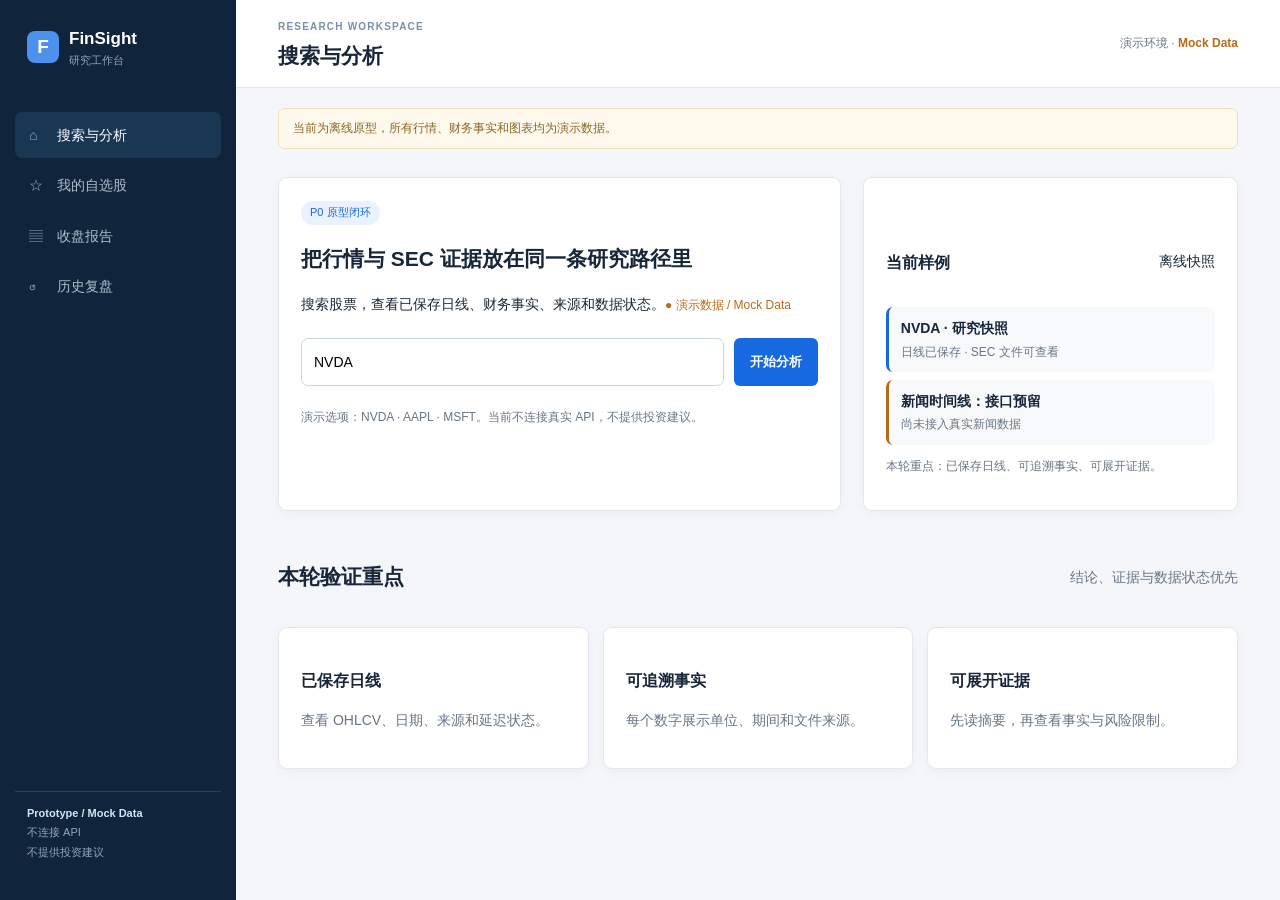
==== commit 1e2c42ea: "fix: wire prototype navigation metadata" ====
--- a/prototype/index.html
+++ b/prototype/index.html
@@ -10,14 +10,14 @@
   <header class="top">
     <div class="brand"><span class="brand-mark">F</span><div><strong>FinSight</strong><small>研究工作台</small></div></div>
     <nav aria-label="主导航">
-      <button data-view="home" class="active"><span>⌂</span> 搜索与分析</button>
-      <button data-view="watchlist"><span>☆</span> 我的自选股</button>
-      <button data-view="daily"><span>▤</span> 收盘报告</button>
-      <button data-view="history"><span>↺</span> 历史复盘</button>
+      <button class="nav-item active" data-view="home"><span>⌂</span> 搜索与分析</button>
+      <button class="nav-item" data-view="watchlist"><span>☆</span> 我的自选股</button>
+      <button class="nav-item" data-view="daily"><span>▤</span> 收盘报告</button>
+      <button class="nav-item" data-view="history"><span>↺</span> 历史复盘</button>
     </nav>
     <div class="sidebar-foot"><b>Prototype / Mock Data</b><br>不连接 API<br>不提供投资建议</div>
   </header>
-  <main class="main"><div class="topbar"><div><span class="eyebrow">FINANCIAL RESEARCH</span><h1>搜索与即时分析</h1></div><div class="env">演示环境 · <span>Mock Data</span></div></div><div class="global-notice">当前为离线原型，所有行情、财务事实和图表均为演示数据。</div><section id="app"></section></main>
+  <main class="main"><div class="topbar"><div><span id="page-eyebrow" class="eyebrow">FINANCIAL RESEARCH</span><h1 id="page-title">搜索与即时分析</h1></div><div class="env">演示环境 · <span>Mock Data</span></div></div><div class="global-notice">当前为离线原型，所有行情、财务事实和图表均为演示数据。</div><section id="app"></section></main>
   <div id="modal" class="modal" role="dialog" aria-modal="true" aria-hidden="true" aria-labelledby="modal-title"><div class="modal-card"><button class="close" aria-label="关闭">×</button><h2 id="modal-title"></h2><div id="modal-body"></div></div></div>
   <script src="app.js"></script>
 </body>
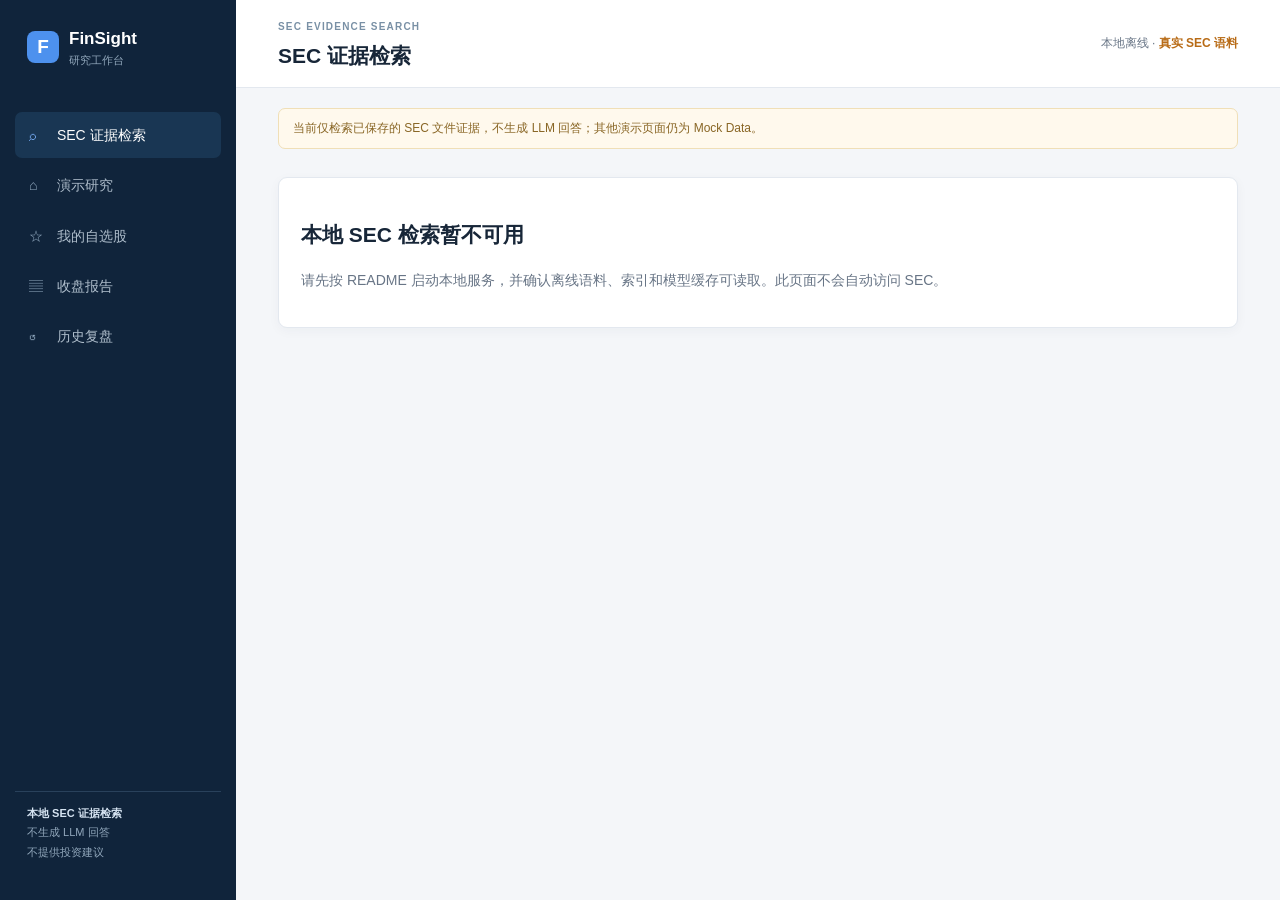
==== commit 2a40b33f: "feat: expose offline SEC hybrid evidence in local app" ====
--- a/prototype/index.html
+++ b/prototype/index.html
@@ -10,14 +10,15 @@
   <header class="top">
     <div class="brand"><span class="brand-mark">F</span><div><strong>FinSight</strong><small>研究工作台</small></div></div>
     <nav aria-label="主导航">
-      <button class="nav-item active" data-view="home"><span>⌂</span> 搜索与分析</button>
+      <button class="nav-item active" data-view="sec-evidence"><span>⌕</span> SEC 证据检索</button>
+      <button class="nav-item" data-view="home"><span>⌂</span> 演示研究</button>
       <button class="nav-item" data-view="watchlist"><span>☆</span> 我的自选股</button>
       <button class="nav-item" data-view="daily"><span>▤</span> 收盘报告</button>
       <button class="nav-item" data-view="history"><span>↺</span> 历史复盘</button>
     </nav>
-    <div class="sidebar-foot"><b>Prototype / Mock Data</b><br>不连接 API<br>不提供投资建议</div>
+    <div class="sidebar-foot"><b id="sidebar-state">本地 SEC 证据检索</b><br>不生成 LLM 回答<br>不提供投资建议</div>
   </header>
-  <main class="main"><div class="topbar"><div><span id="page-eyebrow" class="eyebrow">FINANCIAL RESEARCH</span><h1 id="page-title">搜索与即时分析</h1></div><div class="env">演示环境 · <span>Mock Data</span></div></div><div class="global-notice">当前为离线原型，所有行情、财务事实和图表均为演示数据。</div><section id="app"></section></main>
+  <main class="main"><div class="topbar"><div><span id="page-eyebrow" class="eyebrow">SEC EVIDENCE SEARCH</span><h1 id="page-title">SEC 证据检索</h1></div><div class="env" id="environment-label">本地离线 · <span>真实 SEC 语料</span></div></div><div class="global-notice" id="global-notice">当前仅检索已保存的 SEC 文件证据，不生成 LLM 回答；其他演示页面仍为 Mock Data。</div><section id="app"></section></main>
   <div id="modal" class="modal" role="dialog" aria-modal="true" aria-hidden="true" aria-labelledby="modal-title"><div class="modal-card"><button class="close" aria-label="关闭">×</button><h2 id="modal-title"></h2><div id="modal-body"></div></div></div>
   <script src="app.js"></script>
 </body>
--- a/prototype/styles.css
+++ b/prototype/styles.css
@@ -12,3 +12,20 @@
 .main { margin-left:236px; min-height:100vh; }.topbar { height:88px; background:#fff; border-bottom:1px solid var(--line); display:flex; align-items:center; justify-content:space-between; padding:0 42px; }.eyebrow { color:#7990a5; font-size:10px; font-weight:700; letter-spacing:.12em; }.topbar h1 { margin:3px 0 0; font-size:21px; }.env { color:var(--muted); font-size:12px; }.env span { color:var(--orange); font-weight:600; }.global-notice { margin:20px 42px 0; padding:10px 14px; background:#fff9ed; border:1px solid #f0dfb7; border-radius:7px; color:#896625; font-size:12px; }
 #app { max-width:1220px; padding:28px 42px 60px; }.wrap { max-width:none; margin:0; padding:0; }.panel,.card { background:var(--card); border:1px solid var(--line); border-radius:9px; padding:22px; box-shadow:0 3px 12px #17324a0a; }.hero { display:grid; grid-template-columns:1.2fr .8fr; gap:22px; }.hero h1 { font-size:31px; line-height:1.25; margin:10px 0; }.muted { color:var(--muted); }.search { display:flex; gap:10px; margin:22px 0; }.search input { flex:1; min-width:0; border:1px solid #cbd6e2; border-radius:7px; padding:12px; font:inherit; }.search button,.primary { background:var(--blue); color:#fff; border:0; border-radius:6px; padding:10px 16px; font-weight:600; cursor:pointer; }.tag { display:inline-block; border-radius:20px; padding:3px 9px; background:var(--blue-soft); color:var(--blue); font-size:11px; }.mock { color:var(--orange); font-size:12px; }.section-title { display:flex; align-items:center; justify-content:space-between; margin:32px 0 16px; }.grid { display:grid; grid-template-columns:repeat(3,1fr); gap:14px; }.two { display:grid; grid-template-columns:1.35fr 1fr; gap:16px; }.metric { font-size:27px; font-weight:700; }.status { margin:8px 0; padding:10px 12px; border-radius:7px; background:#f7f9fb; border-left:3px solid var(--blue); }.status.warn { border-left-color:var(--orange); }.notice { padding:12px; border:1px dashed #e5b967; border-radius:7px; background:#fffaf0; color:#805f20; }.actions { display:flex; gap:9px; flex-wrap:wrap; margin-top:16px; }button { border:1px solid #cad5e1; background:#fff; color:var(--ink); padding:9px 13px; border-radius:6px; cursor:pointer; }button:hover,button:focus { border-color:var(--blue); outline:2px solid #1769e033; }table { width:100%; border-collapse:collapse; }th,td { padding:9px; border-bottom:1px solid var(--line); text-align:left; vertical-align:top; } .chart { width:100%; height:210px; padding:10px; background:#f7f9fc; border:1px solid var(--line); border-radius:7px; }.chart svg { width:100%; height:100%; }.small { font-size:12px; }.modal { display:none; position:fixed; inset:0; z-index:8; align-items:center; justify-content:center; padding:18px; background:#11243bcc; }.modal.open { display:flex; }.modal-card { position:relative; width:100%; max-width:760px; max-height:90vh; overflow:auto; padding:26px; border-radius:9px; background:#fff; }.close { position:absolute; top:10px; right:13px; border:0; background:transparent; font-size:21px; }.modal-card h2 { margin-top:0; }
 @media (max-width:760px) { .top { width:70px; padding:18px 8px; }.brand { padding:0 9px 28px; }.brand div { display:none; }.brand-mark { margin:auto; }nav button { text-align:center; padding:12px 3px; }nav button span { width:auto; display:block; margin-bottom:2px; }nav button { font-size:0; }nav button span { font-size:17px; }.sidebar-foot { display:none; }.main { margin-left:70px; }.topbar { height:78px; padding:0 18px; }.topbar h1 { font-size:18px; }.global-notice { margin:14px 18px 0; }.env { display:none; }#app { padding:20px 18px 45px; }.hero,.two,.grid { grid-template-columns:1fr; }.hero h1 { font-size:25px; }.search { flex-wrap:wrap; }.search input { flex-basis:100%; }.section-title { align-items:flex-start; gap:10px; }.modal-card { padding:22px; }table { display:block; overflow-x:auto; white-space:nowrap; } }
+.evidence-intro h2 { margin:12px 0 6px; font-size:25px; }
+.evidence-status { margin:20px 0; padding:10px 12px; color:#245b48; background:#edf8f3; border:1px solid #cae9da; border-radius:6px; font-size:12px; }
+.evidence-form { display:grid; grid-template-columns:minmax(160px,1fr) minmax(145px,.7fr); gap:14px; align-items:end; }
+.evidence-form label { display:flex; flex-direction:column; gap:5px; font-weight:600; }
+.evidence-form select,.evidence-form input { width:100%; min-width:0; padding:10px 11px; border:1px solid #cbd6e2; border-radius:6px; background:#fff; color:var(--ink); font:inherit; }
+.evidence-form .question-field { grid-column:1 / -1; }
+.evidence-form button { justify-self:start; }
+.evidence-form button:disabled { opacity:.6; cursor:wait; }
+.coverage-panel { margin-top:18px; }
+.coverage-panel .section-title { margin:0 0 14px; }
+.coverage-grid { display:grid; grid-template-columns:repeat(auto-fit,minmax(185px,1fr)); gap:10px; }
+.coverage-item { display:flex; flex-direction:column; gap:2px; padding:11px 12px; background:#f8fafc; border:1px solid var(--line); border-radius:7px; }
+.coverage-item b { color:var(--navy); font-size:15px; }.coverage-item span { color:var(--muted); font-size:12px; }.coverage-item small { color:var(--muted); }
+#sec-results { margin-top:22px; }.evidence-list { display:grid; gap:12px; margin-top:15px; }.evidence-result { padding:18px 20px; }
+.evidence-result-head,.evidence-meta { display:flex; gap:8px 18px; align-items:center; flex-wrap:wrap; }.evidence-result-head .muted,.evidence-meta { font-size:12px; }
+.evidence-preview { margin:13px 0; white-space:pre-wrap; overflow-wrap:anywhere; line-height:1.7; }.evidence-meta { color:var(--muted); }.evidence-source { margin-top:12px; font-size:12px; }.evidence-source a { color:var(--blue); }
+@media (max-width:760px) { .evidence-form { grid-template-columns:1fr; }.evidence-form .question-field { grid-column:auto; }.coverage-grid { grid-template-columns:1fr; } }
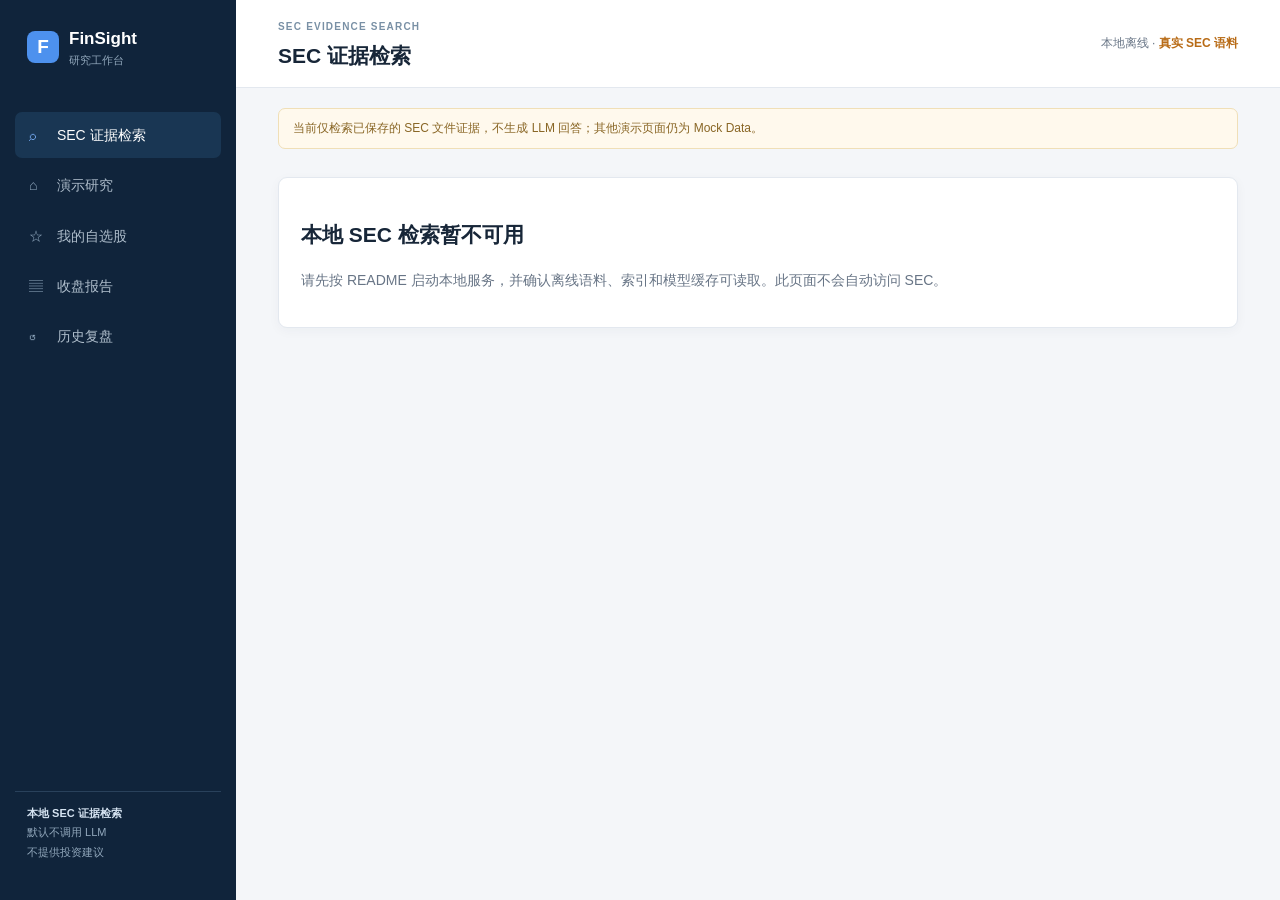
==== commit b97d7a4b: "feat: add opt-in local Ollama SEC answers" ====
--- a/prototype/index.html
+++ b/prototype/index.html
@@ -4,7 +4,7 @@
   <meta charset="utf-8">
   <meta name="viewport" content="width=device-width, initial-scale=1">
   <title>FinSight AI Agent｜研究工作台</title>
-  <link rel="stylesheet" href="styles.css">
+  <link rel="stylesheet" href="styles.css?v=local-ollama-rag-20261008">
 </head>
 <body>
   <header class="top">
@@ -16,10 +16,10 @@
       <button class="nav-item" data-view="daily"><span>▤</span> 收盘报告</button>
       <button class="nav-item" data-view="history"><span>↺</span> 历史复盘</button>
     </nav>
-    <div class="sidebar-foot"><b id="sidebar-state">本地 SEC 证据检索</b><br>不生成 LLM 回答<br>不提供投资建议</div>
+    <div class="sidebar-foot"><b id="sidebar-state">本地 SEC 证据检索</b><br><span id="sidebar-model-state">默认不调用 LLM</span><br>不提供投资建议</div>
   </header>
   <main class="main"><div class="topbar"><div><span id="page-eyebrow" class="eyebrow">SEC EVIDENCE SEARCH</span><h1 id="page-title">SEC 证据检索</h1></div><div class="env" id="environment-label">本地离线 · <span>真实 SEC 语料</span></div></div><div class="global-notice" id="global-notice">当前仅检索已保存的 SEC 文件证据，不生成 LLM 回答；其他演示页面仍为 Mock Data。</div><section id="app"></section></main>
   <div id="modal" class="modal" role="dialog" aria-modal="true" aria-hidden="true" aria-labelledby="modal-title"><div class="modal-card"><button class="close" aria-label="关闭">×</button><h2 id="modal-title"></h2><div id="modal-body"></div></div></div>
-  <script src="app.js"></script>
+  <script src="app.js?v=local-ollama-rag-20261008"></script>
 </body>
 </html>
--- a/prototype/styles.css
+++ b/prototype/styles.css
@@ -21,11 +21,30 @@
 .evidence-form button { justify-self:start; }
 .evidence-form button:disabled { opacity:.6; cursor:wait; }
 .coverage-panel { margin-top:18px; }
-.coverage-panel .section-title { margin:0 0 14px; }
+.coverage-panel > summary { display:flex; align-items:center; justify-content:space-between; gap:14px; cursor:pointer; list-style:none; }
+.coverage-panel > summary::-webkit-details-marker { display:none; }
+.coverage-panel > summary span:first-child { display:flex; flex-direction:column; }
+.coverage-panel > summary b { font-size:15px; }
+.coverage-panel > summary small { color:var(--muted); }
+.coverage-toggle { color:var(--blue); font-weight:600; white-space:nowrap; }
+.coverage-panel .coverage-grid { margin-top:12px; }
 .coverage-grid { display:grid; grid-template-columns:repeat(auto-fit,minmax(185px,1fr)); gap:10px; }
 .coverage-item { display:flex; flex-direction:column; gap:2px; padding:11px 12px; background:#f8fafc; border:1px solid var(--line); border-radius:7px; }
 .coverage-item b { color:var(--navy); font-size:15px; }.coverage-item span { color:var(--muted); font-size:12px; }.coverage-item small { color:var(--muted); }
 #sec-results { margin-top:22px; }.evidence-list { display:grid; gap:12px; margin-top:15px; }.evidence-result { padding:18px 20px; }
 .evidence-result-head,.evidence-meta { display:flex; gap:8px 18px; align-items:center; flex-wrap:wrap; }.evidence-result-head .muted,.evidence-meta { font-size:12px; }
 .evidence-preview { margin:13px 0; white-space:pre-wrap; overflow-wrap:anywhere; line-height:1.7; }.evidence-meta { color:var(--muted); }.evidence-source { margin-top:12px; font-size:12px; }.evidence-source a { color:var(--blue); }
+.evidence-section { margin:9px 0 0; color:var(--muted); font-size:12px; }
+.evidence-source-tag { display:inline-block; margin:0; padding:3px 8px; border-radius:20px; background:#edf8f3; color:#245b48; font-size:11px; }
+.evidence-technical { margin-top:14px; padding-top:10px; border-top:1px solid var(--line); color:var(--muted); font-size:12px; }
+.evidence-technical summary,.more-evidence summary { cursor:pointer; color:var(--blue); font-weight:600; }
+.evidence-technical dl { display:grid; grid-template-columns:repeat(2,minmax(0,1fr)); gap:8px 18px; margin:12px 0 0; }
+.evidence-technical dl div { min-width:0; }.evidence-technical dt { font-weight:600; }.evidence-technical dd { margin:0; overflow-wrap:anywhere; }
+.more-evidence { margin-top:14px; }.more-evidence > summary { display:block; padding:13px 16px; border:1px solid var(--line); border-radius:7px; background:#fff; }
+.answer-action { margin:20px 0 12px; }.answer-action p { margin:8px 0 0; }
+.local-answer { margin-top:14px; padding:20px; overflow-wrap:anywhere; }.local-answer h2 { margin:0 0 8px; }
+.answer-direct { font-size:16px; line-height:1.85; }.answer-points,.answer-limitations { padding-left:24px; line-height:1.8; }
+.answer-citation { display:inline-block; margin:0 3px; padding:1px 5px; border:0; border-radius:4px; color:var(--blue); background:#eaf2fb; font-weight:700; cursor:pointer; }
+.answer-citation:focus-visible { outline:2px solid var(--blue); }.citation-highlight { outline:3px solid #2c81cd; outline-offset:3px; transition:outline-color .2s; }
+.answer-insufficient { color:#8b5a21; font-weight:600; }
 @media (max-width:760px) { .evidence-form { grid-template-columns:1fr; }.evidence-form .question-field { grid-column:auto; }.coverage-grid { grid-template-columns:1fr; } }
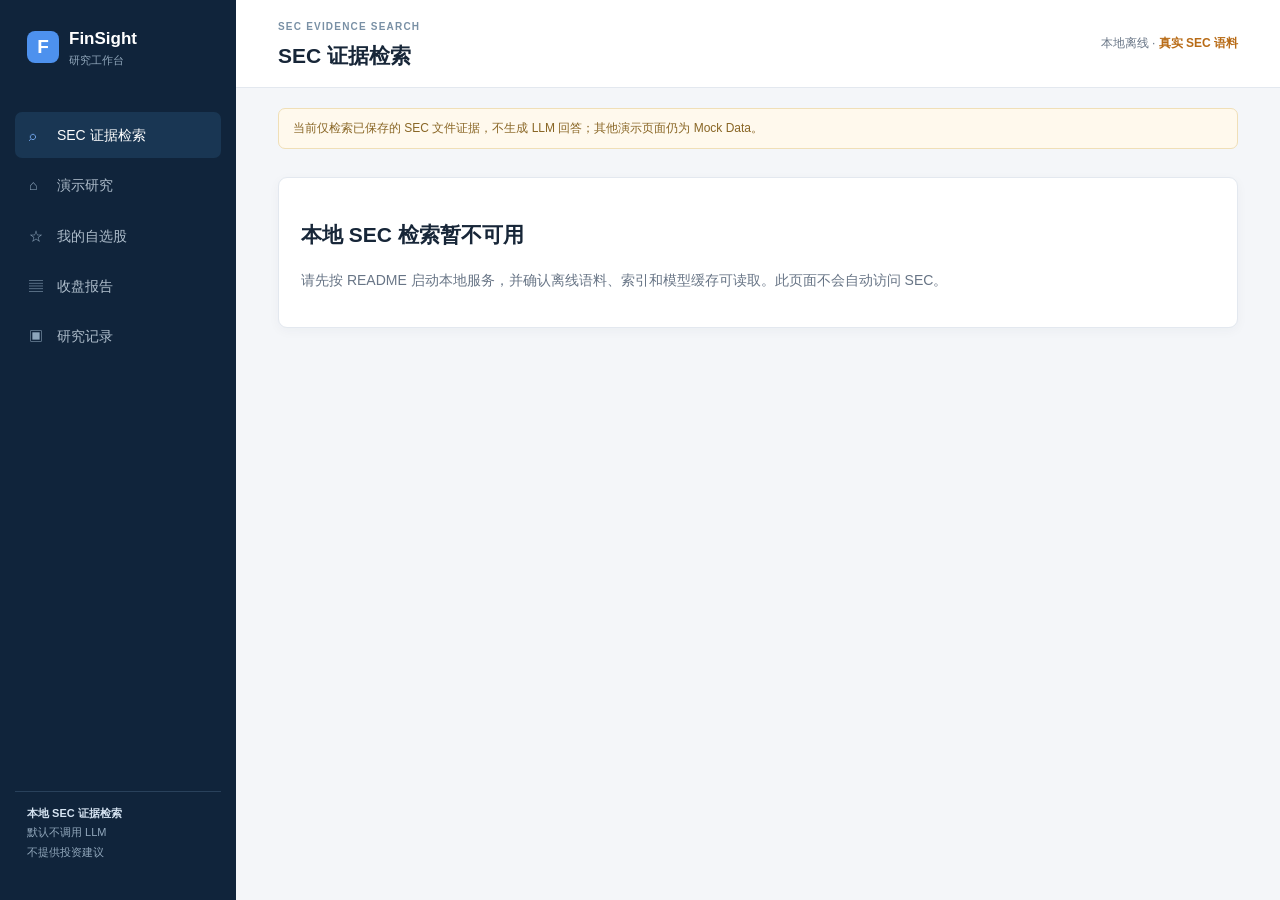
==== commit a89243ee: "feat: persist local SEC research records" ====
--- a/prototype/index.html
+++ b/prototype/index.html
@@ -4,7 +4,7 @@
   <meta charset="utf-8">
   <meta name="viewport" content="width=device-width, initial-scale=1">
   <title>FinSight AI Agent｜研究工作台</title>
-  <link rel="stylesheet" href="styles.css?v=local-ollama-rag-20261008">
+  <link rel="stylesheet" href="styles.css?v=research-records-20261030">
 </head>
 <body>
   <header class="top">
@@ -14,12 +14,12 @@
       <button class="nav-item" data-view="home"><span>⌂</span> 演示研究</button>
       <button class="nav-item" data-view="watchlist"><span>☆</span> 我的自选股</button>
       <button class="nav-item" data-view="daily"><span>▤</span> 收盘报告</button>
-      <button class="nav-item" data-view="history"><span>↺</span> 历史复盘</button>
+      <button class="nav-item" data-view="history"><span>▣</span> 研究记录</button>
     </nav>
     <div class="sidebar-foot"><b id="sidebar-state">本地 SEC 证据检索</b><br><span id="sidebar-model-state">默认不调用 LLM</span><br>不提供投资建议</div>
   </header>
   <main class="main"><div class="topbar"><div><span id="page-eyebrow" class="eyebrow">SEC EVIDENCE SEARCH</span><h1 id="page-title">SEC 证据检索</h1></div><div class="env" id="environment-label">本地离线 · <span>真实 SEC 语料</span></div></div><div class="global-notice" id="global-notice">当前仅检索已保存的 SEC 文件证据，不生成 LLM 回答；其他演示页面仍为 Mock Data。</div><section id="app"></section></main>
   <div id="modal" class="modal" role="dialog" aria-modal="true" aria-hidden="true" aria-labelledby="modal-title"><div class="modal-card"><button class="close" aria-label="关闭">×</button><h2 id="modal-title"></h2><div id="modal-body"></div></div></div>
-  <script src="app.js?v=local-ollama-rag-20261008"></script>
+  <script src="app.js?v=research-records-20261030"></script>
 </body>
 </html>
--- a/prototype/styles.css
+++ b/prototype/styles.css
@@ -47,4 +47,5 @@
 .answer-citation { display:inline-block; margin:0 3px; padding:1px 5px; border:0; border-radius:4px; color:var(--blue); background:#eaf2fb; font-weight:700; cursor:pointer; }
 .answer-citation:focus-visible { outline:2px solid var(--blue); }.citation-highlight { outline:3px solid #2c81cd; outline-offset:3px; transition:outline-color .2s; }
 .answer-insufficient { color:#8b5a21; font-weight:600; }
+.records-filter { display:flex; gap:10px; align-items:end; margin:18px 0; }.records-filter label { display:flex; flex-direction:column; gap:5px; font-weight:600; }.records-filter input { padding:9px 11px; border:1px solid #cbd6e2; border-radius:6px; font:inherit; }.record-list { display:grid; gap:8px; }.record-row { width:100%; display:flex; justify-content:space-between; gap:16px; text-align:left; padding:14px; background:#fff; }.record-row > span { display:flex; flex-direction:column; }.record-row > span:last-child { text-align:right; color:var(--muted); font-size:12px; }.record-question { color:var(--muted); overflow:hidden; text-overflow:ellipsis; white-space:nowrap; max-width:620px; }.record-status { color:var(--muted); font-size:12px; }.records-pagination { display:flex; justify-content:center; align-items:center; gap:16px; margin-top:18px; color:var(--muted); font-size:12px; }.record-detail h2 { margin:8px 0; }.record-answer { white-space:pre-wrap; line-height:1.8; font-size:16px; }.record-citation { border:0; padding:1px 5px; color:var(--blue); background:#eaf2fb; }.record-evidence { scroll-margin-top:20px; }
 @media (max-width:760px) { .evidence-form { grid-template-columns:1fr; }.evidence-form .question-field { grid-column:auto; }.coverage-grid { grid-template-columns:1fr; } }
